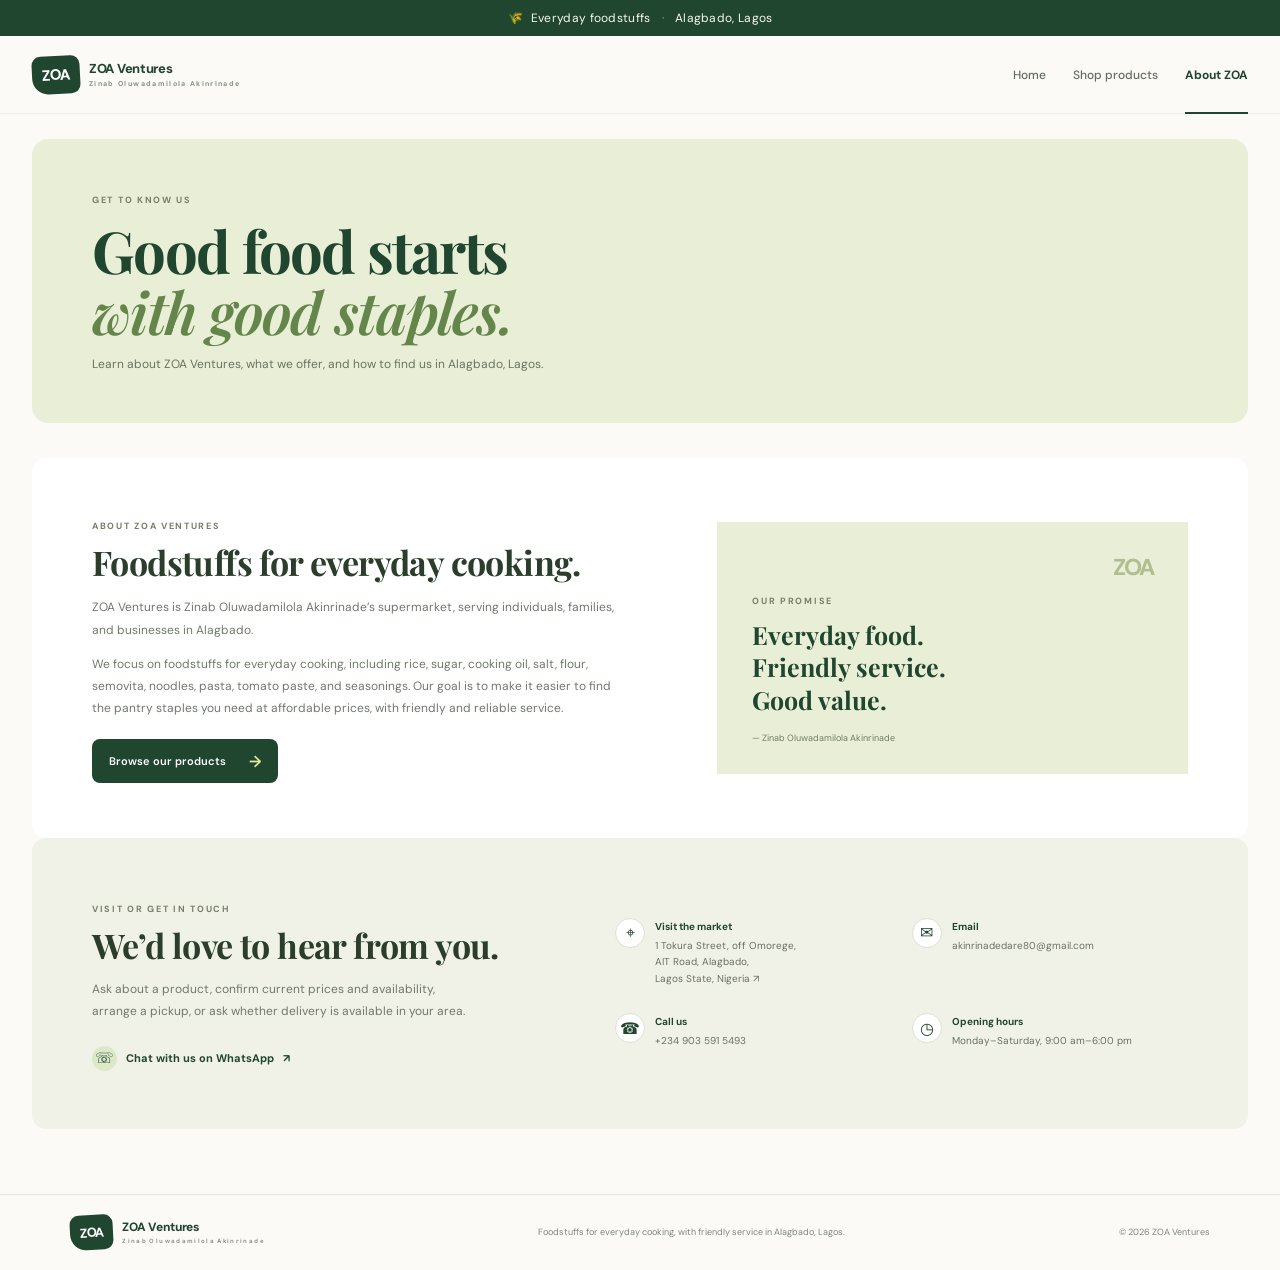
==== about.html @ fda88d2e "Add files via upload" ====
<!doctype html>
<html lang="en">
  <head>
    <meta charset="UTF-8" />
    <meta name="viewport" content="width=device-width, initial-scale=1.0" />
    <meta name="theme-color" content="#f8f8f3" />
    <meta name="description" content="Learn about ZOA Ventures, owned by Zinab Oluwadamilola Akinrinade, and find our contact information in Alagbado, Lagos." />
    <title>About & Contact — ZOA Ventures</title>
    <link rel="preconnect" href="https://fonts.googleapis.com" />
    <link rel="preconnect" href="https://fonts.gstatic.com" crossorigin />
    <link href="https://fonts.googleapis.com/css2?family=DM+Sans:wght@400;500;600;700;800&family=Playfair+Display:wght@600;700;800&display=swap" rel="stylesheet" />
    <link rel="stylesheet" href="main.css" />
  </head>
  <body class="about-page">
    <div class="announcement"><span>🌾</span> Everyday foodstuffs <span class="announcement-divider">·</span> Alagbado, Lagos</div>

    <header class="site-header home-header">
      <a class="brand" href="index.html" aria-label="ZOA Ventures home">
        <span class="brand-mark">ZOA</span>
        <span class="brand-name">ZOA Ventures<span>Zinab Oluwadamilola Akinrinade</span></span>
      </a>
      <nav class="home-nav" aria-label="Main navigation">
        <a class="nav-link" href="index.html">Home</a>
        <a class="nav-link" href="product.html">Shop products</a>
        <a class="nav-link active" href="about.html" aria-current="page">About ZOA</a>
      </nav>
    </header>

    <main>
      <section class="about-page-hero">
        <span class="section-kicker">GET TO KNOW US</span>
        <h1>Good food starts<br /><em>with good staples.</em></h1>
        <p>Learn about ZOA Ventures, what we offer, and how to find us in Alagbado, Lagos.</p>
      </section>

      <section class="about-section about-page-section" id="about">
        <div class="about-copy">
          <span class="section-kicker">ABOUT ZOA VENTURES</span>
          <h2>Foodstuffs for everyday cooking.</h2>
          <p>ZOA Ventures is Zinab Oluwadamilola Akinrinade’s supermarket, serving individuals, families, and businesses in Alagbado.</p>
          <p>We focus on foodstuffs for everyday cooking, including rice, sugar, cooking oil, salt, flour, semovita, noodles, pasta, tomato paste, and seasonings. Our goal is to make it easier to find the pantry staples you need at affordable prices, with friendly and reliable service.</p>
          <a class="primary-button" href="product.html">Browse our products <span>→</span></a>
        </div>
        <div class="about-highlight">
          <span class="about-highlight-mark">ZOA</span>
          <span class="section-kicker">OUR PROMISE</span>
          <strong>Everyday food.<br />Friendly service.<br />Good value.</strong>
          <span class="about-owner">— Zinab Oluwadamilola Akinrinade</span>
        </div>
      </section>

      <section class="contact-section about-contact-section" id="contact">
        <div class="contact-intro">
          <span class="section-kicker">VISIT OR GET IN TOUCH</span>
          <h2>We’d love to hear from you.</h2>
          <p>Ask about a product, confirm current prices and availability, arrange a pickup, or ask whether delivery is available in your area.</p>
          <a class="contact-whatsapp" href="https://wa.me/2349035915493" target="_blank" rel="noopener noreferrer"><span>☏</span> Chat with us on WhatsApp <span>↗</span></a>
        </div>
        <div class="contact-details">
          <div class="contact-detail"><span class="contact-detail-icon">⌖</span><span><strong>Visit the market</strong><a href="https://www.google.com/maps/search/?api=1&amp;query=1%20Tokura%20Street%20off%20Omorege%20AIT%20Road%20Alagbado%20Lagos%20State" target="_blank" rel="noopener noreferrer">1 Tokura Street, off Omorege,<br />AIT Road, Alagbado,<br />Lagos State, Nigeria <span>↗</span></a></span></div>
          <div class="contact-detail"><span class="contact-detail-icon">✉</span><span><strong>Email</strong><a href="mailto:akinrinadedare80@gmail.com">akinrinadedare80@gmail.com</a></span></div>
          <div class="contact-detail"><span class="contact-detail-icon">☎</span><span><strong>Call us</strong><a href="tel:+2349035915493">+234 903 591 5493</a></span></div>
          <div class="contact-detail"><span class="contact-detail-icon">◷</span><span><strong>Opening hours</strong><span>Monday–Saturday, 9:00 am–6:00 pm</span></span></div>
        </div>
      </section>
    </main>

    <footer class="site-footer">
      <a class="brand footer-brand" href="index.html"><span class="brand-mark">ZOA</span><span class="brand-name">ZOA Ventures<span>Zinab Oluwadamilola Akinrinade</span></span></a>
      <p>Foodstuffs for everyday cooking, with friendly service in Alagbado, Lagos.</p>
      <span>© 2026 ZOA Ventures</span>
    </footer>
  </body>
</html>
---- main.css ----
:root {
  font-family: "DM Sans", sans-serif;
  color: #263729;
  background: #f8f8f3;
  font-synthesis: none;
  text-rendering: optimizeLegibility;
  --green: #254832;
  --green-dark: #193a27;
  --lime: #d9ed82;
  --cream: #f8f8f3;
  --muted: #777d71;
  --border: #e9e9df;
}

* { box-sizing: border-box; }
html { scroll-behavior: smooth; scroll-padding-top: 100px; }
body { margin: 0; min-width: 320px; }
button, input, select { font: inherit; }
button, a, select { -webkit-tap-highlight-color: transparent; }
a { color: inherit; text-decoration: none; }
button { color: inherit; }

.announcement { height: 34px; display: flex; justify-content: center; align-items: center; gap: 8px; background: var(--green); color: #f7f8ec; font-size: 11px; letter-spacing: .025em; }
.announcement-divider { color: #97a995; margin: 0 3px; }
.site-header { height: 78px; padding: 0 max(calc((100vw - 1216px) / 2), 5.5%); display: flex; align-items: center; gap: 46px; background: var(--cream); }
.brand { display: inline-flex; align-items: center; gap: 9px; flex: 0 0 auto; }
.brand-mark { width: 48px; height: 38px; display: grid; place-items: center; border-radius: 5px 5px 5px 13px; background: var(--green); color: white; font-size: 15px; font-weight: 800; letter-spacing: -1px; line-height: 1; transform: rotate(-3deg); }
.brand-name { color: var(--green); font-size: 13px; line-height: 1; font-weight: 800; letter-spacing: -.3px; }
.brand-name > span { display: block; margin-top: 5px; color: #8a9285; font-size: 7px; font-weight: 700; letter-spacing: 1.35px; }
.search { position: relative; z-index: 10; height: 43px; max-width: 530px; flex: 1; display: flex; align-items: center; gap: 11px; padding: 0 13px; border: 1px solid #e7e8de; border-radius: 6px; background: #fff; }
.search:focus-within { border-color: #91a277; box-shadow: 0 0 0 3px #91a2771a; }
.search svg, .icon-button svg { width: 19px; height: 19px; fill: none; stroke: currentColor; stroke-width: 1.7; stroke-linecap: round; stroke-linejoin: round; }
.search svg { color: #748071; }
.search input { min-width: 0; flex: 1; border: 0; outline: 0; color: var(--green); background: transparent; font-size: 12px; }
.search input::placeholder { color: #999e94; }
.search kbd { padding: 3px 5px; border: 1px solid #ecece6; border-radius: 3px; color: #9a9d93; font-family: inherit; font-size: 9px; }
.search-suggestions { position: absolute; z-index: 12; top: calc(100% + 7px); right: 0; left: 0; max-height: 310px; overflow-y: auto; padding: 5px; border: 1px solid #e4e8dc; border-radius: 5px; background: #fffefa; box-shadow: 0 12px 28px #203d2a1c; }
.search-suggestions[hidden] { display: none; }
.search-suggestion { width: 100%; display: flex; align-items: center; justify-content: space-between; gap: 12px; padding: 10px; border: 0; border-radius: 3px; background: transparent; color: #435443; text-align: left; cursor: pointer; }
.search-suggestion:hover, .search-suggestion:focus-visible { outline: 0; background: #f0f3e8; }
.search-suggestion > span { min-width: 0; }
.search-suggestion strong, .search-suggestion small { display: block; }
.search-suggestion strong { overflow: hidden; color: var(--green); font-size: 11px; text-overflow: ellipsis; white-space: nowrap; }
.search-suggestion small { margin-top: 4px; color: #858c80; font-size: 9px; }
.search-suggestion b { flex: 0 0 auto; color: var(--green); font-size: 10px; }
.search-suggestion-empty { margin: 0; padding: 13px 10px; color: #737b6d; font-size: 10px; line-height: 1.5; }
.header-actions { display: flex; gap: 23px; margin-left: auto; }
.icon-button { display: flex; align-items: center; gap: 8px; padding: 5px 0; border: 0; background: transparent; cursor: pointer; font-size: 11px; font-weight: 600; }
.cart-icon-wrap { position: relative; display: flex; }
.cart-count { position: absolute; top: -7px; right: -7px; min-width: 16px; height: 16px; display: grid; place-items: center; padding: 0 4px; border-radius: 20px; background: #e7efb5; color: var(--green); font-size: 9px; font-weight: 700; }
.main-nav { height: 47px; border-top: 1px solid #edede6; border-bottom: 1px solid #edede6; background: #fff; }
.nav-inner { max-width: 1216px; height: 100%; display: flex; align-items: center; gap: 31px; margin: 0 auto; padding: 0 1px; }
.nav-link { height: 100%; display: flex; align-items: center; position: relative; color: #656d61; font-size: 11px; font-weight: 500; }
.nav-link.active { color: var(--green); font-weight: 700; }
.nav-link.active::after { position: absolute; right: 0; bottom: -1px; left: 0; height: 2px; background: var(--green); content: ""; }
.nav-sale { color: #ad644b; }
.nav-sale span { padding-left: 4px; }
.delivery-note { display: flex; align-items: center; gap: 7px; margin-left: auto; color: #737b6f; font-size: 10px; }
.delivery-note strong { color: var(--green); font-weight: 700; }
.delivery-note > span:last-child { margin-left: -4px; color: var(--green); }
.delivery-dot { width: 7px; height: 7px; border-radius: 50%; background: #7cad5e; }

.hero { position: relative; max-width: 1216px; min-height: 390px; display: grid; grid-template-columns: .95fr 1.05fr; margin: 25px auto 0; overflow: hidden; background: #e9efd7; }
.hero-copy { z-index: 1; display: flex; align-items: flex-start; flex-direction: column; justify-content: center; padding: 38px 20px 48px 66px; }
.eyebrow, .section-kicker { color: #758067; font-size: 9px; font-weight: 700; letter-spacing: 1.7px; }
.eyebrow { display: flex; align-items: center; gap: 9px; margin-bottom: 17px; }
.eyebrow-icon { color: #779452; font-size: 16px; }
.hero h1 { margin: 0; color: var(--green); font-family: "Playfair Display", serif; font-size: clamp(49px, 5vw, 68px); font-weight: 700; line-height: .99; letter-spacing: -2.7px; }
.hero h1 em { color: #64864a; font-weight: 600; }
.hero-copy > p { max-width: 350px; margin: 17px 0 21px; color: #697363; font-size: 13px; line-height: 1.8; }
.primary-button { min-height: 42px; display: inline-flex; align-items: center; justify-content: center; gap: 23px; padding: 0 17px; border: 0; border-radius: 4px; background: var(--green); color: white; font-size: 11px; font-weight: 600; cursor: pointer; transition: background .2s, transform .2s; }
.primary-button:hover { transform: translateY(-1px); background: #345e41; }
.primary-button span { color: var(--lime); font-size: 16px; }
.hero-proof { display: flex; align-items: center; gap: 9px; margin-top: 27px; color: #767d70; font-size: 9px; }
.hero-proof strong { color: var(--green); }
.avatar-stack { display: flex; padding-left: 2px; }
.avatar-stack span { width: 23px; height: 23px; display: grid; place-items: center; margin-left: -3px; border: 2px solid #e9efd7; border-radius: 50%; background: #f9f6ec; font-size: 12px; }
.proof-stars { margin-left: 2px; color: #d9a63b; font-size: 10px; letter-spacing: 1px; }
.hero-art { position: relative; min-height: 390px; overflow: hidden; }
.hero-image { position: absolute; inset: 0; background: linear-gradient(90deg, #e9efd7 0%, rgba(233,239,215,.35) 14%, rgba(233,239,215,0) 35%), url("https://images.unsplash.com/photo-1586201375761-83865001e31c?auto=format&fit=crop&w=1100&q=85") center 51% / cover no-repeat; }
.floating-note { position: absolute; right: 20px; bottom: 25px; display: flex; align-items: center; gap: 10px; padding: 12px 15px; background: #fffefa; box-shadow: 0 5px 20px #203f2518; }
.note-icon { color: #729153; font-size: 25px; }
.floating-note strong, .floating-note small { display: block; }
.floating-note strong { font-family: "Playfair Display", serif; font-size: 13px; }
.floating-note small { margin-top: 3px; color: #82877d; font-size: 9px; }
.hero-sticker { position: absolute; top: 25px; right: 23px; width: 82px; height: 82px; display: flex; align-items: center; justify-content: center; flex-direction: column; border-radius: 50%; background: var(--lime); color: var(--green); text-align: center; transform: rotate(9deg); }
.hero-sticker > span:first-child { font-size: 9px; font-weight: 800; line-height: 1.18; letter-spacing: .6px; }
.hero-sticker i { font-family: "Playfair Display", serif; font-size: 11px; }
.sticker-flower { position: absolute; top: -8px; right: -2px; color: #819b56; font-size: 20px; }
.hero-bottom-label { position: absolute; bottom: 0; left: 0; display: flex; align-items: center; width: 46%; height: 22px; padding-left: 66px; background: #e9efd7; color: #6d7865; font-size: 8px; font-weight: 700; letter-spacing: 1px; }
.hero-bottom-label > span:first-child { color: var(--green); }
.label-line { width: 28px; height: 1px; margin: 0 9px; background: #afb99a; }
.catalog-notice { margin: 18px 0 0; padding: 12px 15px; border-left: 3px solid #89996a; background: #f0f2e8; color: #65705f; font-size: 10px; line-height: 1.6; }
.catalog-notice strong { color: var(--green); }
.catalog-hero { max-width: 1216px; min-height: 310px; display: grid; grid-template-columns: 1.15fr .85fr; gap: 35px; align-items: center; margin: 25px auto 0; padding: 38px 48px; background: #e9efd7; }
.catalog-hero h1 { margin: 12px 0 0; color: var(--green); font-family: "Playfair Display", serif; font-size: clamp(37px, 4vw, 51px); line-height: 1.08; letter-spacing: -1.5px; }
.catalog-hero h1 em { color: #64864a; font-weight: 600; }
.catalog-hero p { max-width: 520px; margin: 15px 0 20px; color: #697363; font-size: 12px; line-height: 1.8; }
.catalog-hero-art { min-height: 225px; display: flex; align-items: flex-end; justify-content: flex-end; padding: 18px; background: linear-gradient(90deg, #193a2740, #193a2710), url("https://images.unsplash.com/photo-1586201375761-83865001e31c?auto=format&fit=crop&w=900&q=85") center 51% / cover no-repeat; }
.catalog-hero-art > span { padding: 12px 15px; background: var(--lime); color: var(--green); font-family: "DM Sans", sans-serif; font-size: 13px; font-weight: 800; line-height: 1.08; letter-spacing: .7px; }
.catalog-hero-art em { font-family: "Playfair Display", serif; font-size: 16px; }
.catalog-categories { margin-top: 45px; }
.catalog-products { margin-top: 46px; }
.catalog-contact-callout { display: flex; align-items: center; justify-content: space-between; margin-top: 26px; padding: 17px 20px; border: 1px solid #e7e9df; background: #fff; }
.catalog-contact-callout strong, .catalog-contact-callout small { display: block; }
.catalog-contact-callout strong { color: var(--green); font-family: "Playfair Display", serif; font-size: 14px; }
.catalog-contact-callout small { margin-top: 4px; color: #7c8378; font-size: 10px; }
.catalog-contact-callout .outline-button { text-decoration: none; }
.about-section { max-width: 1216px; display: grid; grid-template-columns: 1.1fr .9fr; gap: 50px; align-items: center; margin: 76px auto 0; padding: 55px 60px; background: #fff; }
.about-copy h2, .contact-intro h2 { max-width: 510px; margin: 9px 0 14px; color: #2b3e2c; font-family: "Playfair Display", serif; font-size: 34px; line-height: 1.15; letter-spacing: -.6px; }
.about-copy p, .contact-intro p { max-width: 535px; color: #70786c; font-size: 12px; line-height: 1.85; }
.about-copy .primary-button { margin-top: 8px; }
.about-highlight { min-height: 252px; display: flex; align-items: flex-start; justify-content: center; flex-direction: column; padding: 30px 35px; background: #e9efd7; }
.about-highlight-mark { align-self: flex-end; margin-bottom: auto; color: #b1be91; font-size: 23px; font-weight: 800; letter-spacing: -2px; }
.about-highlight .section-kicker { margin-top: -9px; }
.about-highlight > strong { margin-top: 12px; color: var(--green); font-family: "Playfair Display", serif; font-size: 25px; line-height: 1.3; }
.about-owner { margin-top: 16px; color: #707b66; font-size: 9px; }
.contact-section { max-width: 1216px; display: grid; grid-template-columns: .9fr 1.1fr; gap: 55px; margin: 0 auto; padding: 58px 60px; background: #f0f2e8; }
.contact-intro h2 { margin-bottom: 9px; }
.contact-intro p { max-width: 390px; }
.contact-whatsapp { display: inline-flex; align-items: center; gap: 9px; margin-top: 12px; color: var(--green); font-size: 11px; font-weight: 700; }
.contact-whatsapp > span:first-child { width: 25px; height: 25px; display: grid; place-items: center; border-radius: 50%; background: #dce8c8; font-size: 15px; }
.contact-details { display: grid; grid-template-columns: 1fr 1fr; gap: 26px 20px; align-content: center; }
.contact-detail { display: flex; align-items: flex-start; gap: 10px; }
.contact-detail-icon { width: 30px; height: 30px; display: grid; flex: 0 0 30px; place-items: center; border: 1px solid #dce2d2; border-radius: 50%; background: #fff; color: var(--green); font-size: 16px; }
.contact-detail strong, .contact-detail a, .contact-detail > span:last-child > span { display: block; }
.contact-detail strong { margin: 2px 0 5px; color: var(--green); font-size: 10px; }
.contact-detail a, .contact-detail > span:last-child > span { color: #687263; font-size: 10px; line-height: 1.65; }
.contact-detail a:hover { color: #345e41; text-decoration: underline; }

.category-section, .products-section { max-width: 1216px; margin: 57px auto 0; }
.section-heading { display: flex; align-items: flex-end; justify-content: space-between; }
.section-heading h2 { margin: 6px 0 0; color: #2b3e2c; font-family: "Playfair Display", serif; font-size: 27px; line-height: 1.2; letter-spacing: -.5px; }
.text-link { padding-bottom: 4px; color: var(--green); font-size: 10px; font-weight: 700; }
.text-link span { padding-left: 6px; font-size: 15px; }
.category-grid { display: grid; grid-template-columns: repeat(6, 1fr); gap: 14px; margin-top: 22px; }
.category-card { min-height: 97px; display: flex; align-items: center; justify-content: center; flex-direction: column; gap: 8px; border: 1px solid #ecece4; border-radius: 4px; background: #fff; color: #4d594c; cursor: pointer; font-size: 10px; font-weight: 600; transition: border-color .18s, background .18s, transform .18s; }
.category-card:hover { transform: translateY(-2px); border-color: #bdc9a1; }
.category-card.selected { border-color: #879a6b; background: #f0f3e6; color: var(--green); }
.category-emoji { font-size: 27px; line-height: 1; }
.all-emoji { color: #83945f; font-size: 30px; }
.products-section { margin-top: 59px; }
.product-heading { align-items: flex-end; }
.product-heading h2 { font-size: 29px; }
.title-spark { color: #9dad72; font-family: "DM Sans", sans-serif; font-size: 19px; vertical-align: 4px; }
.product-controls { display: flex; align-items: center; gap: 10px; color: #7b8176; font-size: 10px; }
.result-count { margin-right: 11px; color: #91968d; }
.sort-label { margin-left: 13px; }
.product-controls select { padding: 7px 24px 7px 8px; border: 1px solid #e7e8df; border-radius: 3px; background: #fff; color: #485449; font-size: 10px; outline-color: #91a277; }
.product-grid { display: grid; grid-template-columns: repeat(4, 1fr); gap: 17px; margin-top: 22px; }
.product-card { position: relative; min-width: 0; border: 1px solid #edede6; background: #fff; transition: transform .2s, box-shadow .2s; }
.product-card:hover { transform: translateY(-3px); box-shadow: 0 8px 24px #2637290a; }
.product-image { position: relative; height: 240px; display: grid; place-items: center; overflow: hidden; background: var(--product-bg, #eef1e4); }
.product-image img { position: absolute; inset: 0; display: block; width: 100%; height: 100%; object-fit: contain; }
.product-image .product-emoji { font-size: 76px; filter: drop-shadow(0 8px 8px #26372918); }
.product-badge { position: absolute; top: 11px; left: 11px; padding: 5px 7px; border-radius: 2px; background: #fff; color: #517148; font-size: 8px; font-weight: 700; letter-spacing: .7px; text-transform: uppercase; }
.product-badge.sale { background: #f2e7db; color: #a05c3e; }
.wishlist-button { position: absolute; top: 9px; right: 10px; width: 29px; height: 29px; display: grid; place-items: center; border: 0; border-radius: 50%; background: #ffffffd9; color: #65735e; cursor: pointer; font-size: 17px; }
.wishlist-button.is-saved { color: #ca6a5c; }
.product-info { padding: 13px 13px 12px; }
.product-category { color: #8b9185; font-size: 8px; font-weight: 600; letter-spacing: .8px; text-transform: uppercase; }
.product-name { margin: 5px 0 3px; color: #2e3c2f; font-size: 12px; font-weight: 700; }
.product-detail { min-height: 14px; color: #858b80; font-size: 9px; }
.product-question { margin-top: 6px; padding: 0; border: 0; background: transparent; color: #58744d; cursor: pointer; font-size: 9px; font-weight: 600; }
.product-question:hover { color: #284c33; text-decoration: underline; }
.product-bottom { display: flex; align-items: center; justify-content: space-between; margin-top: 11px; }
.product-price { color: var(--green); font-size: 13px; font-weight: 700; }
.product-price del { margin-left: 4px; color: #9b9f96; font-size: 9px; font-weight: 400; }
.add-button { min-height: 29px; display: inline-flex; align-items: center; gap: 7px; padding: 0 9px; border: 1px solid #dce2d3; border-radius: 3px; background: #f7f8f2; color: var(--green); cursor: pointer; font-size: 9px; font-weight: 700; }
.add-button:hover { border-color: var(--green); background: #eff3e7; }
.add-button span { font-size: 14px; }
.empty-state { padding: 48px 0; color: #7d8377; text-align: center; font-size: 13px; }
.empty-state strong { color: var(--green); font-family: "Playfair Display", serif; font-size: 20px; }
.empty-state p { margin: 8px 0 16px; font-size: 11px; }
.promise-strip { max-width: 1216px; min-height: 97px; display: flex; align-items: center; justify-content: space-around; margin: 59px auto 45px; background: #eef1e4; }
.promise-strip > div { display: flex; align-items: center; gap: 12px; }
.promise-icon { font-size: 24px; }
.promise-strip strong, .promise-strip small { display: block; }
.promise-strip strong { color: var(--green); font-family: "Playfair Display", serif; font-size: 12px; }
.promise-strip small { margin-top: 4px; color: #7e8579; font-size: 9px; }
.promise-separator { width: 1px; height: 35px; background: #d9decd; }
.site-footer { min-height: 76px; display: flex; align-items: center; justify-content: space-between; padding: 0 max(calc((100vw - 1216px) / 2), 5.5%); border-top: 1px solid var(--border); }
.footer-brand .brand-mark { width: 43px; height: 35px; font-size: 13px; }
.footer-brand .brand-name { font-size: 12px; }
.footer-brand .brand-name > span { font-size: 6px; }
.site-footer > p, .site-footer > span { color: #81877c; font-size: 9px; }
.cart-backdrop { position: fixed; z-index: 5; inset: 0; visibility: hidden; background: #10231855; opacity: 0; transition: opacity .25s, visibility .25s; }
.cart-backdrop.open { visibility: visible; opacity: 1; }
.cart-drawer { position: fixed; z-index: 6; top: 0; right: 0; bottom: 0; width: min(420px, 100%); display: flex; flex-direction: column; padding: 25px; background: #fbfbf7; box-shadow: -10px 0 35px #16291a1c; transform: translateX(102%); transition: transform .28s ease; }
.cart-drawer.open { transform: translateX(0); }
.drawer-header { display: flex; align-items: center; justify-content: space-between; padding-bottom: 17px; border-bottom: 1px solid var(--border); }
.drawer-header h2 { margin: 5px 0 0; font-family: "Playfair Display", serif; font-size: 24px; }
.drawer-header h2 span { color: #899084; font-family: "DM Sans", sans-serif; font-size: 12px; font-weight: 500; }
.close-button { width: 32px; height: 32px; border: 0; border-radius: 50%; background: #eff1e8; cursor: pointer; font-size: 23px; }
.cart-items { flex: 1; overflow: auto; }
.cart-item { display: grid; grid-template-columns: 64px 1fr auto; align-items: center; gap: 12px; padding: 15px 0; border-bottom: 1px solid var(--border); }
.cart-item-image { width: 64px; height: 64px; display: grid; place-items: center; overflow: hidden; background: #eef0e5; font-size: 34px; }
.cart-item-image img { box-sizing: border-box; width: 100%; height: 100%; padding: 4px; object-fit: contain; }
.cart-item-name { margin: 0 0 5px; font-size: 11px; font-weight: 700; }
.cart-item-variant { display: block; margin: -2px 0 4px; color: #7c8378; font-size: 9px; }
.cart-item-price { color: #7c8378; font-size: 10px; }
.quantity-control { display: inline-flex; align-items: center; gap: 9px; margin-top: 7px; border: 1px solid #e2e5da; border-radius: 3px; }
.quantity-control button { width: 23px; height: 22px; border: 0; background: transparent; cursor: pointer; font-size: 13px; }
.quantity-control span { min-width: 12px; text-align: center; font-size: 10px; }
.remove-item-button { display: block; margin-top: 7px; padding: 2px 0; border: 0; background: transparent; color: #a3473e; cursor: pointer; font: inherit; font-size: 10px; text-decoration: underline; text-underline-offset: 2px; }
.remove-item-button:hover { color: #7f2e27; }
.cart-item-total { align-self: start; padding-top: 3px; color: var(--green); font-size: 11px; font-weight: 700; }
.cart-empty { display: flex; align-items: center; flex: 1; justify-content: center; flex-direction: column; text-align: center; }
.cart-empty > span { margin-bottom: 14px; font-size: 42px; }
.cart-empty > strong { color: var(--green); font-family: "Playfair Display", serif; font-size: 19px; }
.cart-empty p { margin: 7px 0 19px; color: #868c81; font-size: 11px; }
.cart-summary { padding-top: 18px; border-top: 1px solid var(--border); }
.cart-summary > div { display: flex; justify-content: space-between; color: #687264; font-size: 12px; }
.cart-summary > div strong { color: var(--green); font-size: 15px; }
.cart-summary > small { display: block; margin-top: 7px; color: #90958b; font-size: 9px; }
.checkout-button { width: 100%; justify-content: space-between; margin-top: 17px; }
.cart-summary > p { color: #7f8679; text-align: center; font-size: 9px; }
.toast { position: fixed; z-index: 8; right: 25px; bottom: 82px; padding: 12px 17px; background: var(--green); color: #fff; box-shadow: 0 5px 20px #1c352444; font-size: 11px; opacity: 0; pointer-events: none; transform: translateY(10px); transition: opacity .2s, transform .2s; }
.toast.show { opacity: 1; transform: translateY(0); }
.chat-launcher { position: fixed; z-index: 4; right: 24px; bottom: 22px; min-height: 48px; display: inline-flex; align-items: center; gap: 10px; padding: 0 17px 0 12px; border: 0; border-radius: 28px; background: var(--green); color: #fff; box-shadow: 0 5px 18px #203d2a40; cursor: pointer; font-size: 12px; font-weight: 700; transition: transform .2s, background .2s; }
.chat-launcher:hover { transform: translateY(-2px); background: #345e41; }
.chat-launcher-icon { width: 25px; height: 25px; display: grid; place-items: center; border-radius: 50%; background: #ffffff20; color: var(--lime); font-size: 18px; }
.chat-panel { position: fixed; z-index: 7; right: 24px; bottom: 82px; width: min(370px, calc(100vw - 32px)); height: min(520px, calc(100vh - 112px)); display: flex; flex-direction: column; overflow: hidden; border: 1px solid #e4e8dc; border-radius: 10px; background: #fffefa; box-shadow: 0 16px 50px #203d2a2c; opacity: 0; pointer-events: none; transform: translateY(12px) scale(.98); transform-origin: bottom right; visibility: hidden; }
.chat-panel.open { opacity: 1; pointer-events: auto; transform: translateY(0) scale(1); visibility: visible; }
.chat-header { min-height: 67px; display: flex; align-items: center; gap: 10px; padding: 12px 15px; border-bottom: 1px solid #ebede5; background: #fff; }
.chat-avatar { width: 34px; height: 34px; display: grid; place-items: center; border-radius: 50% 50% 50% 10%; background: var(--green); color: #fff; font-family: "Playfair Display", serif; font-size: 19px; }
.chat-title { flex: 1; }
.chat-title strong, .chat-title small { display: block; }
.chat-title strong { color: var(--green); font-size: 12px; }
.chat-title small { margin-top: 3px; color: #858c80; font-size: 9px; }
.chat-close { width: 29px; height: 29px; border: 0; border-radius: 50%; background: #eff1e8; color: #435541; cursor: pointer; font-size: 20px; }
.chat-disclaimer { padding: 10px 15px; background: #f2f4ea; color: #727b6d; font-size: 9px; line-height: 1.5; }
.chat-messages { flex: 1; display: flex; flex-direction: column; gap: 11px; overflow-y: auto; padding: 16px 13px; }
.chat-message { max-width: 88%; padding: 10px 12px; border-radius: 10px 10px 10px 2px; background: #f0f2e9; color: #39483a; font-size: 11px; line-height: 1.6; white-space: pre-line; }
.chat-message.user { align-self: flex-end; border-radius: 10px 10px 2px 10px; background: var(--green); color: #fff; }
.chat-suggestions { display: flex; flex-wrap: wrap; gap: 6px; margin-top: 9px; }
.chat-suggestions button, .chat-suggestions a { display: inline-flex; align-items: center; padding: 7px 10px; border: 1px solid #dce3d3; border-radius: 18px; background: #fff; color: var(--green); cursor: pointer; font: inherit; font-size: 10px; text-decoration: none; }
.chat-suggestions button:hover, .chat-suggestions a:hover { background: #e9efdc; }
.chat-suggestions button:disabled { border-color: #dce3d3; background: #e9efdc; color: #65765b; cursor: default; }
.chat-suggestions button:focus-visible, .chat-form button:focus-visible, .chat-close:focus-visible { outline: 2px solid #78945e; outline-offset: 2px; }
.chat-form { min-height: 53px; display: flex; align-items: center; gap: 8px; margin: 0 12px; border-top: 1px solid #eceee7; }
.chat-form input { min-width: 0; flex: 1; padding: 10px 2px; border: 0; outline: 0; background: transparent; color: #334433; font-size: 11px; }
.chat-form input::placeholder { color: #969c91; }
.chat-form button { width: 32px; height: 32px; display: grid; place-items: center; border: 0; border-radius: 50%; background: var(--green); color: #fff; cursor: pointer; font-size: 18px; }
.chat-note { margin: 0; padding: 0 13px 10px; color: #969b91; text-align: center; font-size: 8px; }
.visually-hidden { position: absolute; width: 1px; height: 1px; padding: 0; overflow: hidden; clip: rect(0, 0, 0, 0); white-space: nowrap; border: 0; }

.home-header { max-width: 1328px; margin: 0 auto; gap: 28px; }
.home-nav { height: 100%; display: flex; align-items: center; gap: 27px; margin-left: auto; }
.header-contact-link { display: inline-flex; align-items: center; gap: 8px; color: var(--green); font-size: 11px; font-weight: 700; }
.header-contact-link span { color: #82956a; font-size: 15px; }
.home-page .hero { margin-top: 25px; }
.home-intro { max-width: 1216px; display: grid; grid-template-columns: 1fr auto; gap: 22px 40px; align-items: center; margin: 57px auto 70px; padding: 35px 42px; border: 1px solid var(--border); background: #fff; }
.home-intro h2 { max-width: 540px; margin: 8px 0 9px; color: var(--green); font-family: "Playfair Display", serif; font-size: 29px; line-height: 1.2; }
.home-intro p { max-width: 560px; margin: 0; color: #70786c; font-size: 12px; line-height: 1.8; }
.home-category-list { display: flex; flex-wrap: wrap; justify-content: flex-end; gap: 8px; }
.home-category-list span { padding: 9px 12px; border: 1px solid #e8ebdf; border-radius: 2px; color: #53634f; background: #f7f8f2; font-size: 10px; font-weight: 600; }
.home-cta-row { display: flex; align-items: center; gap: 22px; grid-column: 1 / -1; padding-top: 17px; border-top: 1px solid #eeefe8; }
.about-page-hero { max-width: 1216px; margin: 25px auto 0; padding: 48px 60px; background: #e9efd7; }
.about-page-hero h1 { margin: 12px 0; color: var(--green); font-family: "Playfair Display", serif; font-size: clamp(39px, 5vw, 58px); line-height: 1.05; letter-spacing: -1.7px; }
.about-page-hero h1 em { color: #64864a; font-weight: 600; }
.about-page-hero p { max-width: 500px; margin: 0; color: #697363; font-size: 12px; line-height: 1.8; }
.about-page-section { margin-top: 35px; }
.about-contact-section { margin-bottom: 65px; }
.product-image img[hidden] { display: none; }

:root {
  --green: #21462f;
  --green-dark: #173a25;
  --lime: #dceaa0;
  --cream: #fbfaf6;
  --border: #e7e9df;
}

body { background: #fbfaf6; }
.announcement { min-height: 36px; height: auto; padding: 7px 16px; font-size: 12px; }
.site-header { border-bottom: 1px solid #eeefe9; }
.brand-mark { border-radius: 9px 9px 9px 16px; }
.search { border-radius: 9px; }
.main-nav { height: 49px; }
.nav-link, .product-controls { font-size: 12px; }
.hero, .catalog-hero, .about-page-hero { border-radius: 16px; }
.home-intro, .about-section, .contact-section { border-radius: 14px; }
.primary-button, .outline-button { min-height: 44px; border-radius: 8px; }
.category-card, .product-card { border-radius: 11px; }
.category-card { min-height: 104px; font-size: 12px; }
.category-card.selected { box-shadow: inset 0 0 0 1px #879a6b; }
.product-card { overflow: hidden; }
.product-image { height: 250px; }
.product-info { padding: 15px 15px 14px; }
.product-category { font-size: 10px; }
.product-name { font-size: 14px; }
.product-detail { font-size: 11px; }
.product-question { font-size: 10px; }
.product-price { font-size: 15px; }
.add-button { min-height: 34px; padding: 0 11px; border-radius: 7px; font-size: 11px; }
.wishlist-button { width: 34px; height: 34px; }
.catalog-notice { border-radius: 0 9px 9px 0; font-size: 12px; }
.catalog-contact-callout { border-radius: 11px; }
.cart-drawer { padding: 24px; }
.cart-items { min-height: 70px; }
.cart-empty[hidden], .cart-summary[hidden], .order-address-field[hidden] { display: none; }
.cart-summary { max-height: 62dvh; flex: 0 1 auto; overflow-y: auto; padding: 15px 2px 2px; }
.order-estimate { display: flex; align-items: baseline; justify-content: space-between; gap: 12px; color: #687264; font-size: 12px; }
.order-estimate strong { color: var(--green); font-size: 16px; }
.order-price-note, .order-handoff-note { color: #798174; font-size: 10px; line-height: 1.5; }
.order-price-note { margin: 6px 0 14px; }
.order-handoff-note { margin: 9px 0 0; text-align: center; }
.order-field { display: block; margin: 11px 0 5px; color: #435442; font-size: 11px; font-weight: 700; }
.order-field span { color: #898f84; font-weight: 400; }
.cart-summary input:not([type="radio"]), .cart-summary textarea {
  width: 100%;
  min-height: 39px;
  padding: 9px 10px;
  border: 1px solid #dfe3d8;
  border-radius: 7px;
  background: #fff;
  color: #334433;
  font-size: 12px;
}
.cart-summary textarea { min-height: 58px; resize: vertical; }
.cart-summary input:focus, .cart-summary textarea:focus { border-color: #8ca177; outline: 3px solid #8ca17725; }
.fulfilment-options { display: grid; gap: 8px; margin: 13px 0 8px; padding: 10px 11px; border: 1px solid #e2e6da; border-radius: 9px; }
.fulfilment-options legend { padding: 0 4px; color: #435442; font-size: 11px; font-weight: 700; }
.fulfilment-options label { display: flex; align-items: center; gap: 8px; color: #596356; font-size: 11px; }
.fulfilment-options input { accent-color: var(--green); }
.checkout-button { min-height: 45px; gap: 12px; border-radius: 8px; font-size: 12px; }
.close-button { border-radius: 9px; }
.chat-launcher { border-radius: 14px; }
.chat-panel { border-radius: 14px; }
.site-footer { gap: 18px; }
:focus-visible { outline: 3px solid #91a277; outline-offset: 3px; }

@media (max-width: 1280px) {
  .nav-inner, .hero, .category-section, .products-section, .promise-strip, .catalog-hero, .about-section, .contact-section, .home-intro, .about-page-hero { width: calc(100% - 64px); }
  .site-header { padding-right: 32px; padding-left: 32px; }
  .nav-inner { gap: 24px; }
}
@media (max-width: 800px) {
  .site-header { height: auto; min-height: 72px; flex-wrap: wrap; gap: 13px 20px; padding: 14px 22px; }
  .home-header { gap: 12px 18px; }
  .home-nav { order: 3; width: 100%; height: 36px; justify-content: center; gap: clamp(18px, 6vw, 36px); margin: 0; }
  .header-contact-link { margin-left: auto; }
  .home-intro { grid-template-columns: 1fr; gap: 20px; margin-top: 40px; padding: 28px; }
  .home-category-list { justify-content: flex-start; }
  .home-cta-row { grid-column: auto; }
  .about-page-hero { padding: 38px 35px; }
  .search { order: 3; max-width: none; flex-basis: 100%; }
  .header-actions { gap: 15px; }
  .action-label { display: none; }
  .main-nav { height: 43px; overflow: hidden; }
  .nav-inner { width: max-content; gap: 22px; margin: 0; padding: 0 22px; }
  .delivery-note { display: none; }
  .hero { width: calc(100% - 40px); min-height: 345px; grid-template-columns: 1fr .9fr; margin-top: 20px; }
  .hero-copy { padding: 30px 10px 40px 30px; }
  .hero-art { min-height: 345px; }
  .hero h1 { font-size: 51px; }
  .hero-copy > p { max-width: 285px; font-size: 11px; }
  .hero-proof { flex-wrap: wrap; gap: 6px; }
  .hero-proof .proof-stars { flex-basis: 100%; margin-left: 3px; }
  .hero-bottom-label { width: 55%; padding-left: 30px; }
  .category-section, .products-section, .promise-strip, .catalog-hero, .about-section, .contact-section { width: calc(100% - 40px); }
  .category-grid { grid-template-columns: repeat(3, 1fr); gap: 10px; }
  .product-grid { grid-template-columns: repeat(2, 1fr); gap: 12px; }
  .product-image { height: 220px; }
  .catalog-hero { grid-template-columns: 1fr .7fr; gap: 20px; padding: 30px; }
  .catalog-hero-art { min-height: 200px; }
  .about-section, .contact-section { gap: 28px; padding: 38px 30px; }
  .about-copy h2, .contact-intro h2 { font-size: 29px; }
  .contact-details { grid-template-columns: 1fr; gap: 17px; }
  .promise-strip { padding: 20px; gap: 15px; }
  .promise-strip > div { gap: 8px; }
  .promise-strip strong { font-size: 10px; }
  .promise-strip small { font-size: 8px; }
  .promise-icon { font-size: 19px; }
  .site-footer { padding: 0 22px; }
}
@media (max-width: 520px) {
  .announcement { min-height: 31px; font-size: 10px; }
  .site-header { padding: 12px 18px; }
  .home-header { padding-right: 18px; padding-left: 18px; }
  .home-nav { justify-content: space-between; gap: 12px; }
  .home-nav .nav-link { font-size: 10px; }
  .header-contact-link { font-size: 10px; }
  .home-intro { width: calc(100% - 28px); margin: 32px auto 40px; padding: 24px 20px; }
  .home-intro h2 { font-size: 25px; }
  .home-cta-row { align-items: flex-start; flex-direction: column; gap: 15px; }
  .about-page-hero { width: calc(100% - 28px); margin-top: 14px; padding: 30px 23px; }
  .about-page-hero h1 { font-size: 39px; }
  .about-page-section { margin-top: 25px; }
  .about-contact-section { margin-bottom: 40px; }
  .brand-mark { width: 43px; height: 35px; font-size: 13px; }
  .brand-name { font-size: 12px; }
  .brand-name > span { font-size: 6px; }
  .header-actions { margin-left: auto; }
  .hero { width: calc(100% - 28px); min-height: 0; grid-template-columns: 1fr; margin-top: 14px; }
  .hero-copy { min-height: 316px; padding: 32px 25px 44px; }
  .hero h1 { font-size: 57px; }
  .hero-copy > p { max-width: 290px; font-size: 12px; }
  .hero-proof { flex-wrap: nowrap; font-size: 8px; }
  .hero-proof .proof-stars { flex-basis: auto; margin-left: 0; }
  .hero-art { min-height: 205px; }
  .hero-image { background-image: url("https://images.unsplash.com/photo-1586201375761-83865001e31c?auto=format&fit=crop&w=800&q=80"); background-position: center 52%; }
  .hero-sticker { top: 12px; right: 14px; width: 68px; height: 68px; }
  .floating-note { right: 10px; bottom: 12px; padding: 8px 10px; }
  .hero-bottom-label { top: 294px; bottom: auto; width: 100%; padding-left: 25px; }
  .category-section, .products-section { width: calc(100% - 36px); margin-top: 43px; }
  .section-heading h2, .product-heading h2 { font-size: 23px; }
  .section-kicker { font-size: 8px; }
  .text-link { font-size: 9px; }
  .text-link span { padding-left: 2px; }
  .category-grid { gap: 8px; margin-top: 17px; }
  .category-card { min-height: 82px; gap: 6px; font-size: 9px; }
  .category-emoji { font-size: 24px; }
  .product-heading { align-items: flex-start; flex-direction: column; gap: 13px; }
  .product-controls { gap: 7px; }
  .result-count { margin-right: auto; }
  .sort-label { margin-left: 0; }
  .product-grid { gap: 9px; margin-top: 15px; }
  .product-image { height: 185px; }
  .product-info { padding: 10px 9px; }
  .product-name { font-size: 12px; }
  .product-detail { font-size: 10px; }
  .product-price { font-size: 13px; }
  .add-button { min-height: 30px; gap: 4px; padding: 0 7px; font-size: 9px; }
  .add-button span { font-size: 12px; }
  .product-badge { top: 7px; left: 7px; padding: 4px 5px; font-size: 7px; }
  .wishlist-button { top: 6px; right: 6px; width: 26px; height: 26px; }
  .promise-strip { width: calc(100% - 36px); align-items: flex-start; flex-direction: column; gap: 16px; margin: 42px auto 30px; padding: 19px 23px; }
  .promise-separator { width: 100%; height: 1px; }
  .promise-strip strong { font-size: 11px; }
  .promise-strip small { font-size: 9px; }
  .site-footer { min-height: 95px; flex-wrap: wrap; gap: 0 10px; padding: 14px 18px; }
  .site-footer > p { order: 3; flex-basis: 100%; margin: 0; }
  .site-footer > span { font-size: 8px; }
  .catalog-hero, .about-section, .contact-section { width: calc(100% - 28px); }
  .catalog-hero { grid-template-columns: 1fr; gap: 20px; margin-top: 14px; padding: 27px 22px 20px; }
  .catalog-hero h1 { font-size: 38px; }
  .catalog-hero p { font-size: 11px; }
  .catalog-hero-art { min-height: 150px; }
  .catalog-categories, .catalog-products { width: calc(100% - 36px); }
  .catalog-contact-callout { align-items: flex-start; gap: 12px; flex-direction: column; padding: 15px; }
  .catalog-notice { font-size: 9px; }
  .about-section, .contact-section { grid-template-columns: 1fr; gap: 22px; margin-top: 45px; padding: 30px 22px; }
  .about-copy h2, .contact-intro h2 { font-size: 28px; }
  .about-copy p, .contact-intro p { font-size: 11px; }
  .about-highlight { min-height: 220px; padding: 24px; }
  .about-highlight > strong { font-size: 23px; }
  .contact-details { grid-template-columns: 1fr; gap: 18px; }
  .toast { right: 15px; bottom: 70px; }
  .chat-launcher { right: 15px; bottom: 14px; min-height: 45px; }
  .chat-panel { right: 12px; bottom: 70px; width: calc(100vw - 24px); height: min(500px, calc(100dvh - 86px)); }
  .cart-drawer { padding: 18px 16px; }
  .cart-summary { max-height: 65dvh; }
  .order-field { font-size: 10px; }
  .order-price-note, .order-handoff-note { font-size: 9px; }
}
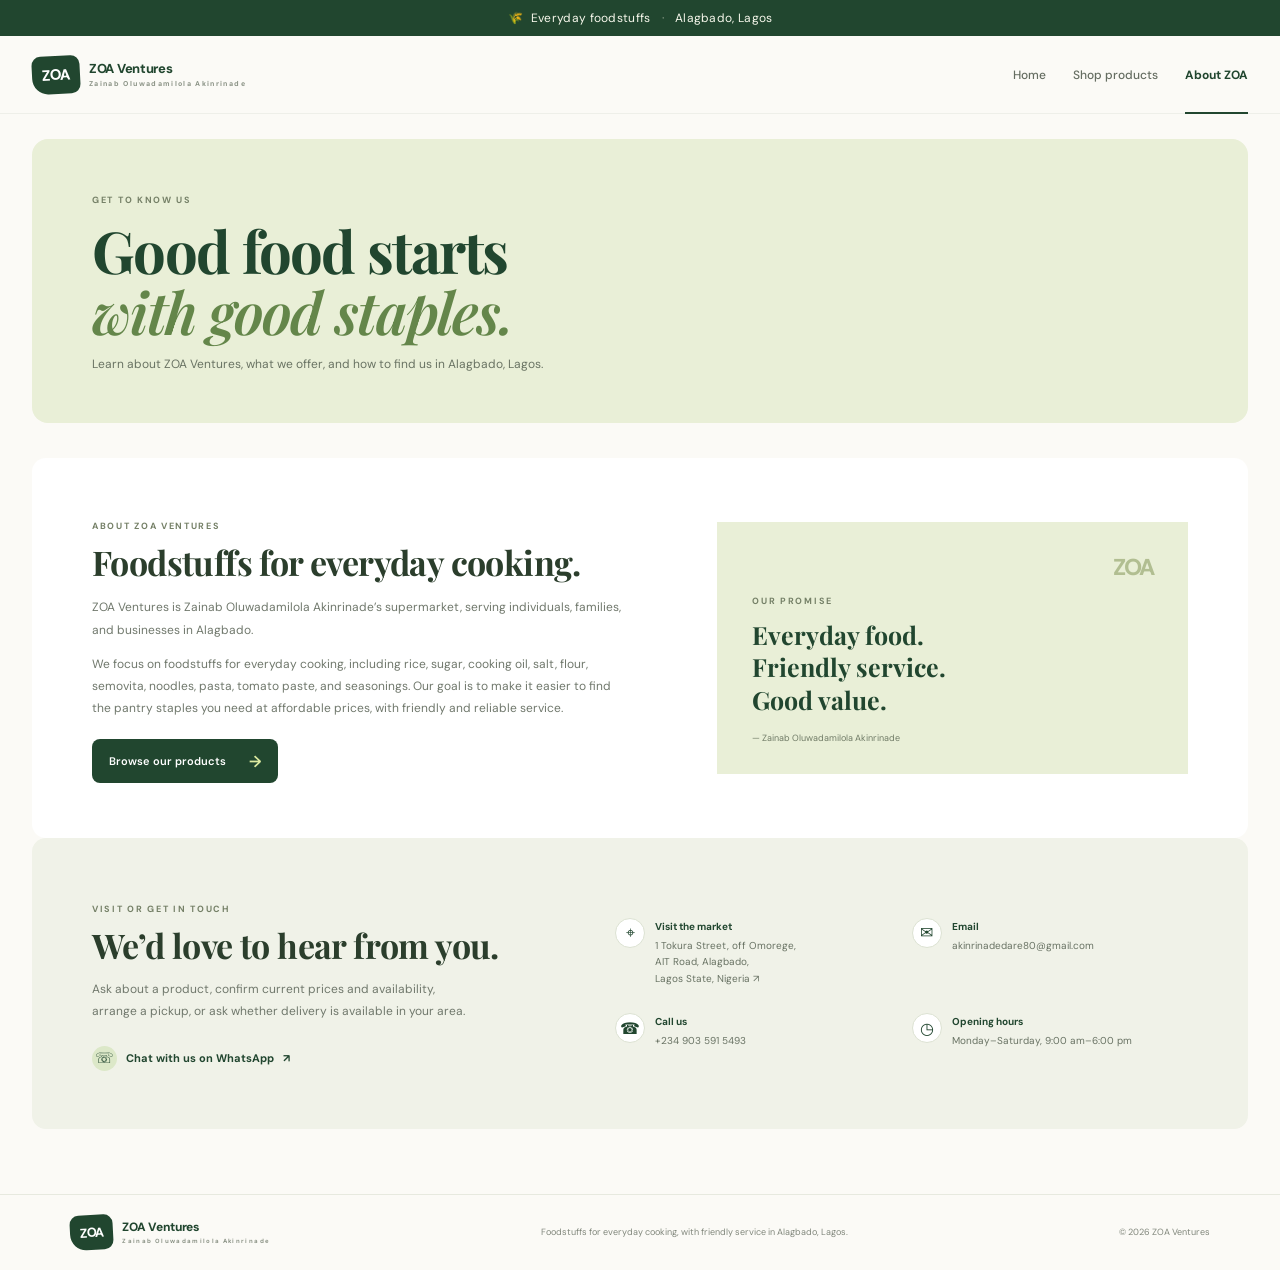
==== commit 7c25b553: "Add files via upload" ====
--- a/about.html
+++ b/about.html
@@ -17,7 +17,7 @@
     <header class="site-header home-header">
       <a class="brand" href="index.html" aria-label="ZOA Ventures home">
         <span class="brand-mark">ZOA</span>
-        <span class="brand-name">ZOA Ventures<span>Zinab Oluwadamilola Akinrinade</span></span>
+        <span class="brand-name">ZOA Ventures<span>Zainab Oluwadamilola Akinrinade</span></span>
       </a>
       <nav class="home-nav" aria-label="Main navigation">
         <a class="nav-link" href="index.html">Home</a>
@@ -37,7 +37,7 @@
         <div class="about-copy">
           <span class="section-kicker">ABOUT ZOA VENTURES</span>
           <h2>Foodstuffs for everyday cooking.</h2>
-          <p>ZOA Ventures is Zinab Oluwadamilola Akinrinade’s supermarket, serving individuals, families, and businesses in Alagbado.</p>
+          <p>ZOA Ventures is Zainab Oluwadamilola Akinrinade’s supermarket, serving individuals, families, and businesses in Alagbado.</p>
           <p>We focus on foodstuffs for everyday cooking, including rice, sugar, cooking oil, salt, flour, semovita, noodles, pasta, tomato paste, and seasonings. Our goal is to make it easier to find the pantry staples you need at affordable prices, with friendly and reliable service.</p>
           <a class="primary-button" href="product.html">Browse our products <span>→</span></a>
         </div>
@@ -45,7 +45,7 @@
           <span class="about-highlight-mark">ZOA</span>
           <span class="section-kicker">OUR PROMISE</span>
           <strong>Everyday food.<br />Friendly service.<br />Good value.</strong>
-          <span class="about-owner">— Zinab Oluwadamilola Akinrinade</span>
+          <span class="about-owner">— Zainab Oluwadamilola Akinrinade</span>
         </div>
       </section>
 
@@ -66,7 +66,7 @@
     </main>
 
     <footer class="site-footer">
-      <a class="brand footer-brand" href="index.html"><span class="brand-mark">ZOA</span><span class="brand-name">ZOA Ventures<span>Zinab Oluwadamilola Akinrinade</span></span></a>
+      <a class="brand footer-brand" href="index.html"><span class="brand-mark">ZOA</span><span class="brand-name">ZOA Ventures<span>Zainab Oluwadamilola Akinrinade</span></span></a>
       <p>Foodstuffs for everyday cooking, with friendly service in Alagbado, Lagos.</p>
       <span>© 2026 ZOA Ventures</span>
     </footer>
--- a/main.css
+++ b/main.css
@@ -27,7 +27,7 @@
 .brand-mark { width: 48px; height: 38px; display: grid; place-items: center; border-radius: 5px 5px 5px 13px; background: var(--green); color: white; font-size: 15px; font-weight: 800; letter-spacing: -1px; line-height: 1; transform: rotate(-3deg); }
 .brand-name { color: var(--green); font-size: 13px; line-height: 1; font-weight: 800; letter-spacing: -.3px; }
 .brand-name > span { display: block; margin-top: 5px; color: #8a9285; font-size: 7px; font-weight: 700; letter-spacing: 1.35px; }
-.search { position: relative; z-index: 10; height: 43px; max-width: 530px; flex: 1; display: flex; align-items: center; gap: 11px; padding: 0 13px; border: 1px solid #e7e8de; border-radius: 6px; background: #fff; }
+.search { position: relative; z-index: 4; height: 43px; max-width: 530px; flex: 1; display: flex; align-items: center; gap: 11px; padding: 0 13px; border: 1px solid #e7e8de; border-radius: 6px; background: #fff; }
 .search:focus-within { border-color: #91a277; box-shadow: 0 0 0 3px #91a2771a; }
 .search svg, .icon-button svg { width: 19px; height: 19px; fill: none; stroke: currentColor; stroke-width: 1.7; stroke-linecap: round; stroke-linejoin: round; }
 .search svg { color: #748071; }
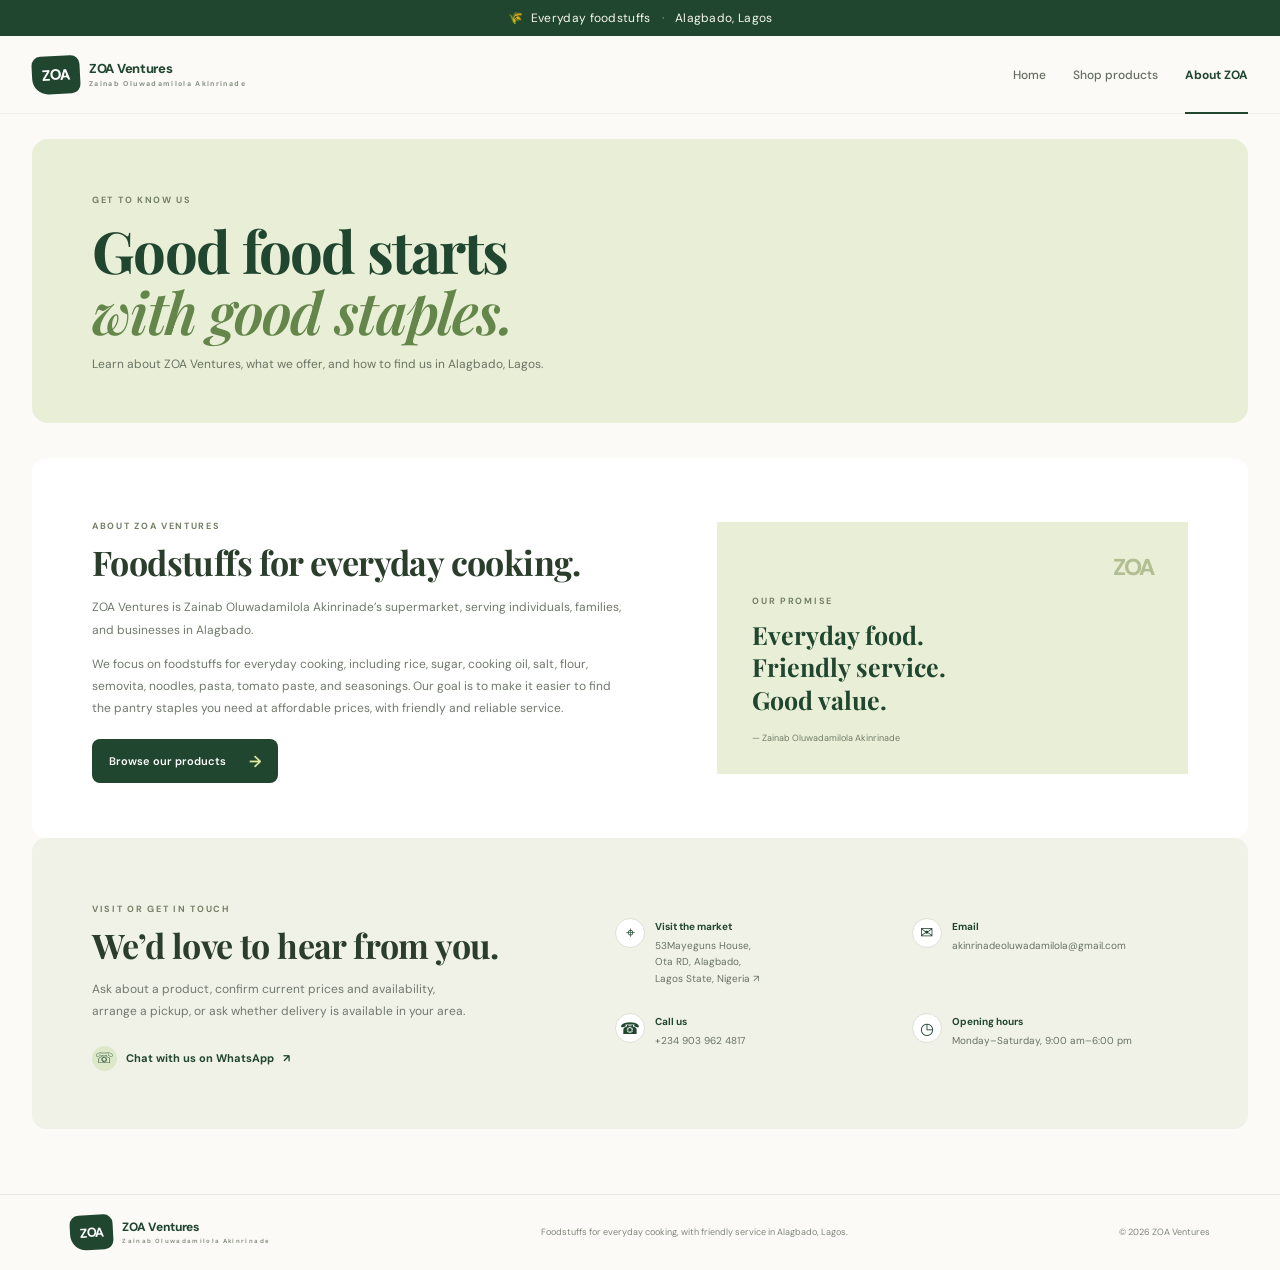
==== commit 5f69777b: "Add files via upload" ====
--- a/about.html
+++ b/about.html
@@ -57,9 +57,9 @@
           <a class="contact-whatsapp" href="https://wa.me/2349035915493" target="_blank" rel="noopener noreferrer"><span>☏</span> Chat with us on WhatsApp <span>↗</span></a>
         </div>
         <div class="contact-details">
-          <div class="contact-detail"><span class="contact-detail-icon">⌖</span><span><strong>Visit the market</strong><a href="https://www.google.com/maps/search/?api=1&amp;query=1%20Tokura%20Street%20off%20Omorege%20AIT%20Road%20Alagbado%20Lagos%20State" target="_blank" rel="noopener noreferrer">1 Tokura Street, off Omorege,<br />AIT Road, Alagbado,<br />Lagos State, Nigeria <span>↗</span></a></span></div>
-          <div class="contact-detail"><span class="contact-detail-icon">✉</span><span><strong>Email</strong><a href="mailto:akinrinadedare80@gmail.com">akinrinadedare80@gmail.com</a></span></div>
-          <div class="contact-detail"><span class="contact-detail-icon">☎</span><span><strong>Call us</strong><a href="tel:+2349035915493">+234 903 591 5493</a></span></div>
+          <div class="contact-detail"><span class="contact-detail-icon">⌖</span><span><strong>Visit the market</strong><a href="https://www.google.com/maps/search/?api=1&amp;query=1%20Tokura%20Street%20off%20Omorege%20AIT%20Road%20Alagbado%20Lagos%20State" target="_blank" rel="noopener noreferrer">53Mayeguns House,<br /> Ota RD, Alagbado,<br />Lagos State, Nigeria <span>↗</span></a></span></div>
+          <div class="contact-detail"><span class="contact-detail-icon">✉</span><span><strong>Email</strong><a href="mailto:akinrinadeoluwadamilola@gmail.com">akinrinadeoluwadamilola@gmail.com</a></span></div>
+          <div class="contact-detail"><span class="contact-detail-icon">☎</span><span><strong>Call us</strong><a href="tel:+2349035915493">+234 903 962 4817</a></span></div>
           <div class="contact-detail"><span class="contact-detail-icon">◷</span><span><strong>Opening hours</strong><span>Monday–Saturday, 9:00 am–6:00 pm</span></span></div>
         </div>
       </section>
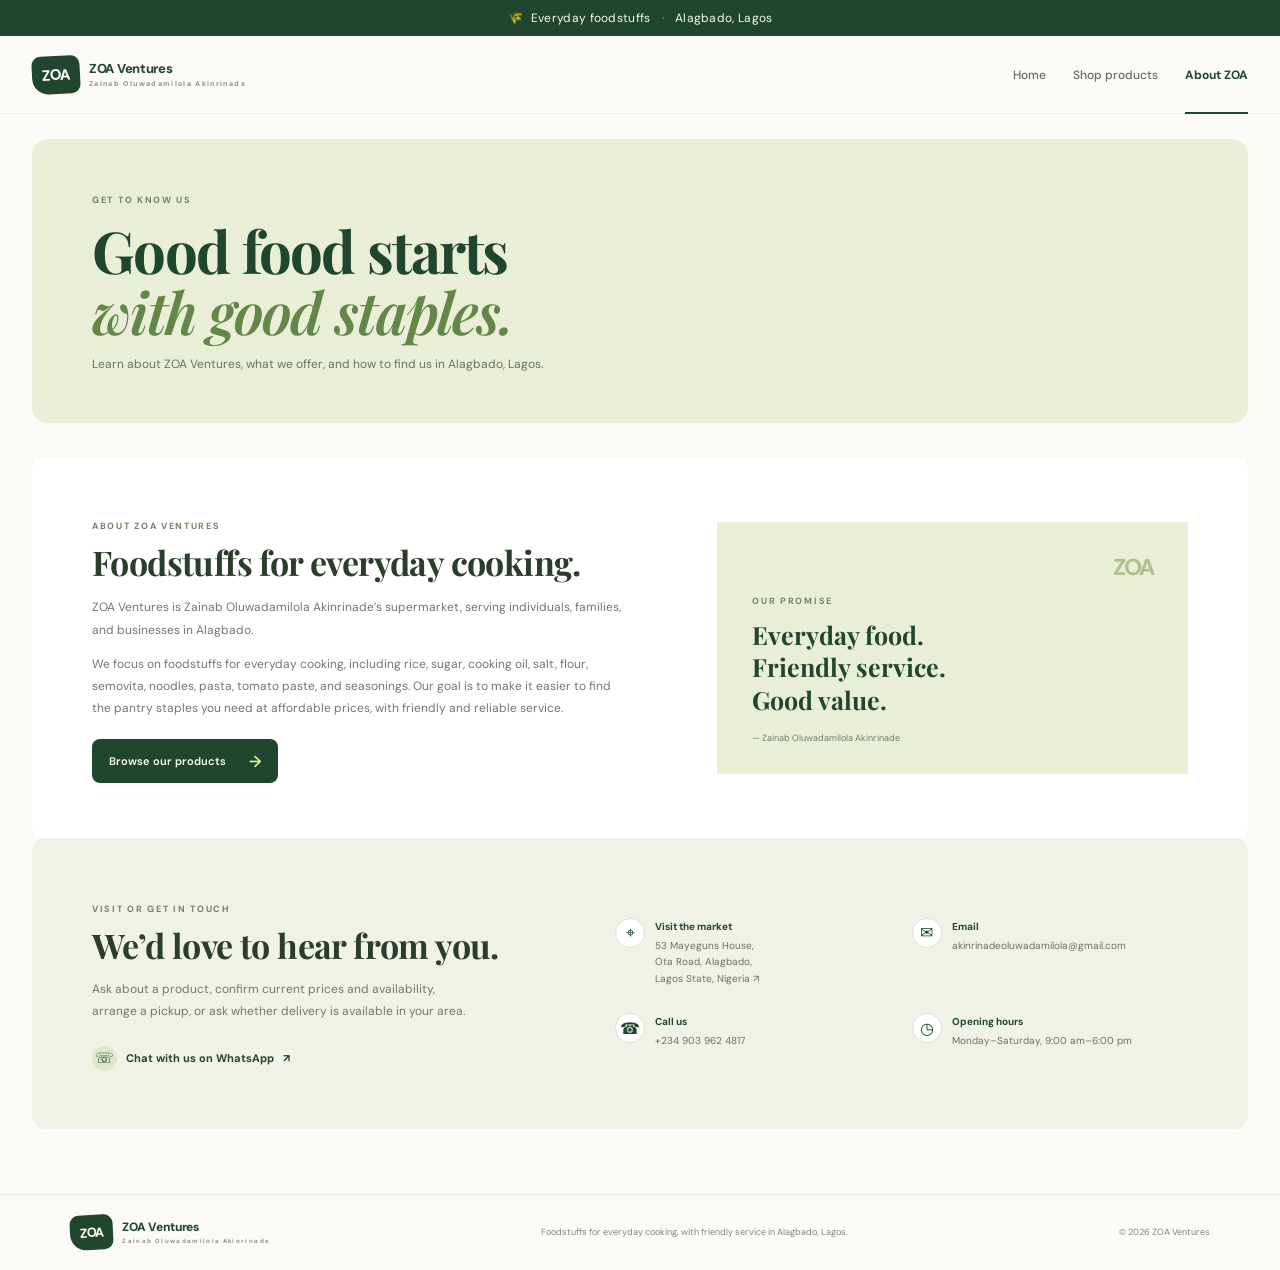
==== commit 09e856c6: "Add files via upload" ====
--- a/about.html
+++ b/about.html
@@ -57,7 +57,7 @@
           <a class="contact-whatsapp" href="https://wa.me/2349035915493" target="_blank" rel="noopener noreferrer"><span>☏</span> Chat with us on WhatsApp <span>↗</span></a>
         </div>
         <div class="contact-details">
-          <div class="contact-detail"><span class="contact-detail-icon">⌖</span><span><strong>Visit the market</strong><a href="https://www.google.com/maps/search/?api=1&amp;query=1%20Tokura%20Street%20off%20Omorege%20AIT%20Road%20Alagbado%20Lagos%20State" target="_blank" rel="noopener noreferrer">53Mayeguns House,<br /> Ota RD, Alagbado,<br />Lagos State, Nigeria <span>↗</span></a></span></div>
+          <div class="contact-detail"><span class="contact-detail-icon">⌖</span><span><strong>Visit the market</strong><a href="https://www.google.com/maps/search/?api=1&amp;query=53%20Mayeguns%20House%2C%20Ota%20Road%2C%20Alagbado%2C%20Lagos%20State%2C%20Nigeria" target="_blank" rel="noopener noreferrer">53 Mayeguns House,<br />Ota Road, Alagbado,<br />Lagos State, Nigeria <span>↗</span></a></span></div>
           <div class="contact-detail"><span class="contact-detail-icon">✉</span><span><strong>Email</strong><a href="mailto:akinrinadeoluwadamilola@gmail.com">akinrinadeoluwadamilola@gmail.com</a></span></div>
           <div class="contact-detail"><span class="contact-detail-icon">☎</span><span><strong>Call us</strong><a href="tel:+2349035915493">+234 903 962 4817</a></span></div>
           <div class="contact-detail"><span class="contact-detail-icon">◷</span><span><strong>Opening hours</strong><span>Monday–Saturday, 9:00 am–6:00 pm</span></span></div>
